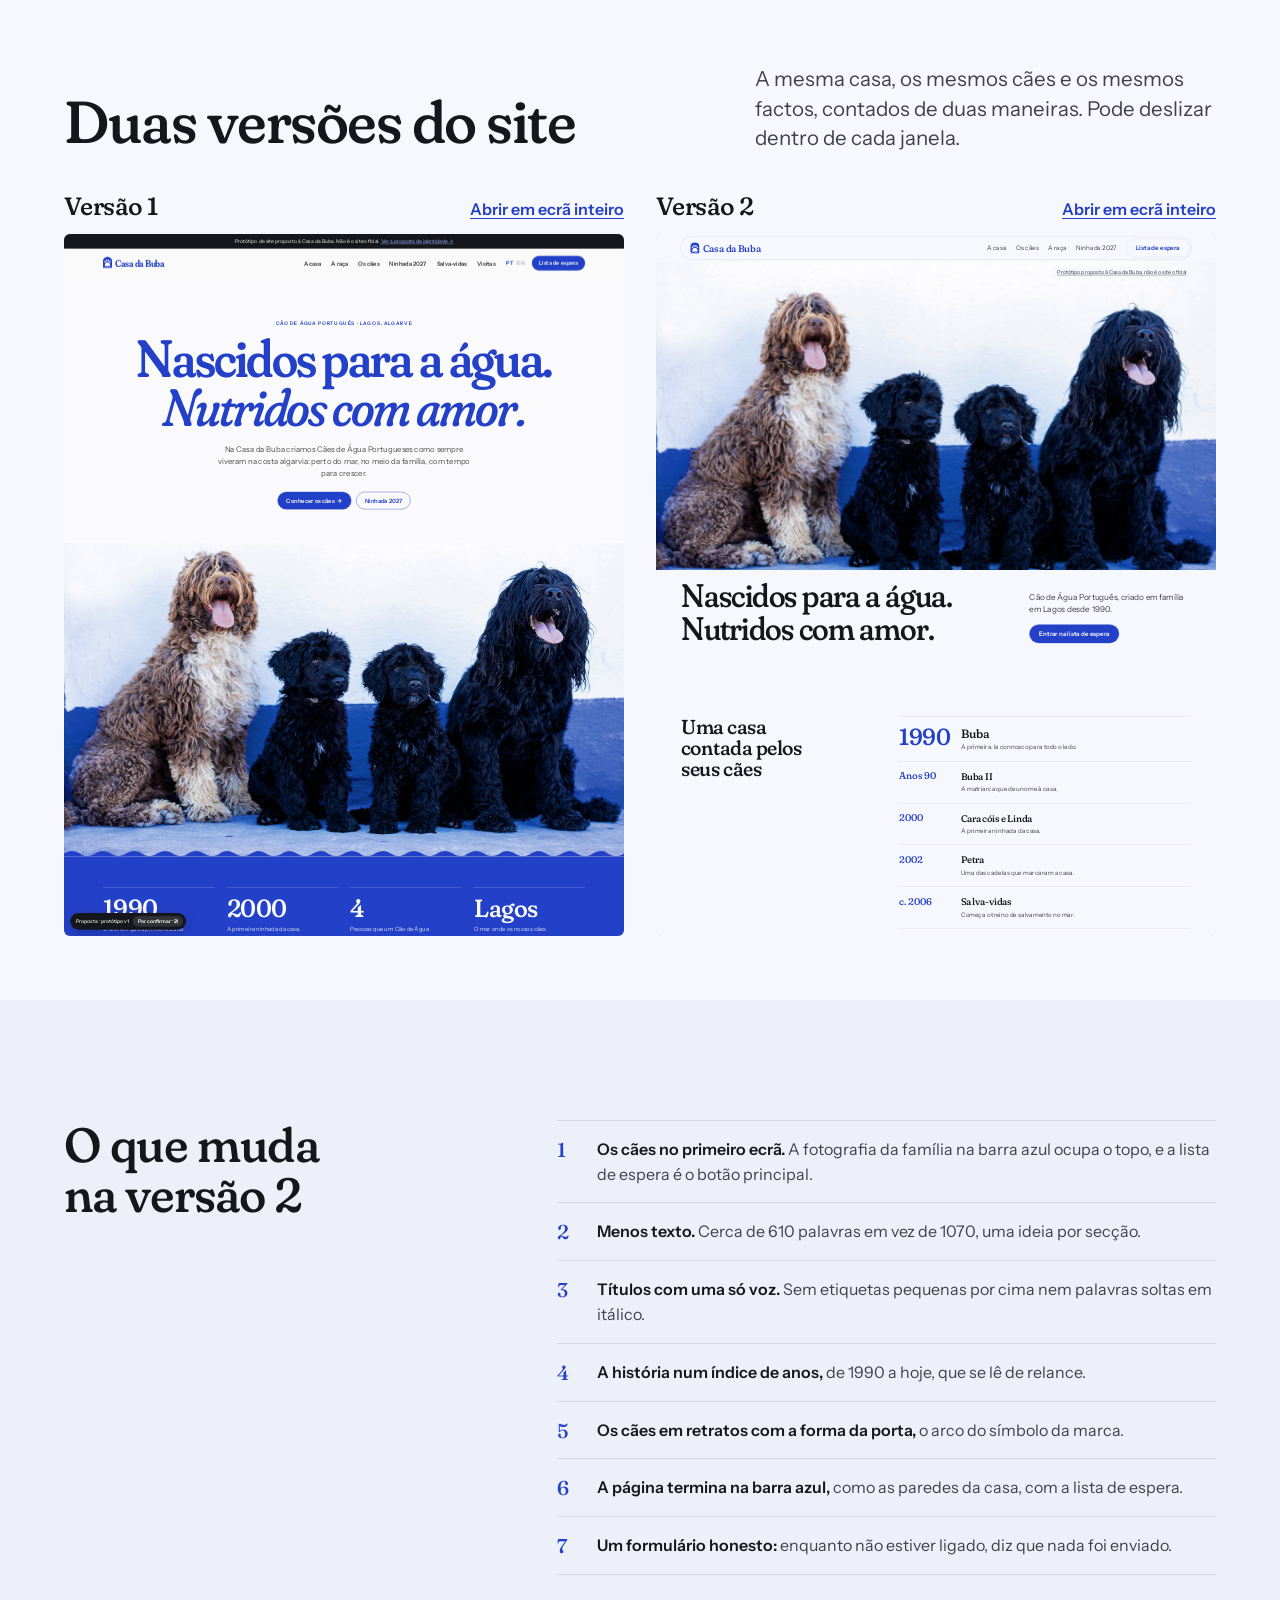
==== comparar.html @ d04005d7 "Segunda versão do site e página de comparação" ====
<!doctype html>
<html lang="pt-PT">
<head>
<meta charset="utf-8">
<meta name="robots" content="noindex, nofollow">
<meta name="viewport" content="width=device-width, initial-scale=1">
<title>Duas versões do site</title>
<meta name="description" content="Comparação entre a primeira e a segunda versão do site proposto à Casa da Buba.">
<link rel="icon" href="assets/logo/simbolo.svg" type="image/svg+xml">
<link rel="preconnect" href="https://fonts.googleapis.com">
<link rel="preconnect" href="https://fonts.gstatic.com" crossorigin>
<link href="https://fonts.googleapis.com/css2?family=Fraunces:opsz,wght,SOFT@9..144,500,100&family=Instrument+Sans:wght@400;600&display=swap" rel="stylesheet">
<link rel="stylesheet" href="v2/css/tokens.css">
<link rel="stylesheet" href="v2/css/base.css">
<style>
  h1, h2 { font-variation-settings: "SOFT" 100; }
  .cab { padding-block: var(--space-2xl) var(--space-xl); }
  .cab .container { display: grid; grid-template-columns: repeat(12, minmax(0, 1fr)); column-gap: var(--gap-columns); align-items: end; }
  .cab h1 { grid-column: 1 / span 6; font-size: var(--text-display-s); }
  .cab .lead { grid-column: 8 / span 5; color: var(--color-ink-2); }
  .vistas { padding-bottom: var(--space-2xl); }
  .vistas__grelha { display: grid; grid-template-columns: repeat(2, minmax(0, 1fr)); gap: var(--gap-columns); }
  .vista { display: grid; gap: var(--space-sm); min-width: 0; }
  .vista__cab { display: flex; justify-content: space-between; align-items: baseline; gap: var(--space-md); }
  .vista h2 { font-size: var(--text-xl); }
  .vista a { color: var(--color-accent); font-weight: 600; }
  .vista a:focus-visible { outline: 2px solid var(--color-focus); outline-offset: 4px; }
  .janela { position: relative; height: min(78svh, 52rem); overflow: hidden; border-radius: var(--radius-card); background: var(--color-paper-2); outline: 1px solid var(--color-rule); outline-offset: -1px; }
  .janela iframe { position: absolute; top: 0; left: 0; width: 1440px; border: 0; transform-origin: 0 0; }
  .muda { padding-block: var(--section-gap-s); background: var(--color-paper-2); }
  .muda .container { display: grid; grid-template-columns: repeat(12, minmax(0, 1fr)); column-gap: var(--gap-columns); }
  .muda h2 { grid-column: 1 / span 4; font-size: var(--text-section); }
  .muda ol { grid-column: 6 / span 7; margin: 0; padding: 0; list-style: none; counter-reset: m; }
  .muda li { counter-increment: m; position: relative; padding: var(--space-md) 0 var(--space-md) var(--space-xl); border-top: var(--rule-hair) solid var(--color-rule); color: var(--color-ink-2); }
  .muda li:last-child { border-bottom: var(--rule-hair) solid var(--color-rule); }
  .muda li::before { content: counter(m); position: absolute; left: 0; top: var(--space-md); color: var(--color-accent); font: 500 var(--text-lg)/1.3 var(--font-display); }
  .muda b { color: var(--color-ink); font-weight: 600; }
  .seg { display: none; }
  @media (max-width: 60rem) {
    .cab h1, .cab .lead, .muda h2, .muda ol { grid-column: 1 / -1; }
    .cab .lead, .muda ol { margin-top: var(--space-md); }
    .vistas__grelha { grid-template-columns: minmax(0, 1fr); }
    .js .seg { display: inline-flex; margin-bottom: var(--space-md); padding: var(--space-2xs); border-radius: var(--radius-pill); background: var(--color-paper-2); box-shadow: inset 0 0 0 1px var(--color-rule); }
    .seg button { min-height: 44px; padding: 0 var(--space-lg); border: 0; border-radius: var(--radius-pill); background: transparent; color: var(--color-ink-2); font-weight: 600; cursor: pointer; transition: background-color var(--dur-short) var(--ease-out); }
    .seg button[aria-selected="true"] { background: var(--color-paper); color: var(--color-ink); box-shadow: 0 0 0 1px var(--color-rule); }
    .seg button:focus-visible { outline: 2px solid var(--color-focus); outline-offset: 2px; }
    .js .vista[hidden] { display: none; }
  }
</style>
<script>document.documentElement.classList.add('js');</script>
</head>
<body>

<header class="cab">
  <div class="container">
    <h1>Duas versões do site</h1>
    <p class="lead">A mesma casa, os mesmos cães e os mesmos factos, contados de duas maneiras. Pode deslizar dentro de cada janela.</p>
  </div>
</header>

<main class="vistas">
  <div class="container">
    <div class="seg" role="tablist" aria-label="Escolher versão">
      <button type="button" role="tab" id="t-v1" aria-selected="true" aria-controls="vista-v1">Versão 1</button>
      <button type="button" role="tab" id="t-v2" aria-selected="false" aria-controls="vista-v2" tabindex="-1">Versão 2</button>
    </div>
    <div class="vistas__grelha">
      <section class="vista" id="vista-v1" role="tabpanel" aria-labelledby="t-v1">
        <div class="vista__cab"><h2>Versão 1</h2><a href="site.html" target="_blank" rel="noopener">Abrir em ecrã inteiro</a></div>
        <div class="janela"><iframe src="site.html" title="Versão 1 do site" loading="lazy"></iframe></div>
      </section>
      <section class="vista" id="vista-v2" role="tabpanel" aria-labelledby="t-v2">
        <div class="vista__cab"><h2>Versão 2</h2><a href="v2/index.html" target="_blank" rel="noopener">Abrir em ecrã inteiro</a></div>
        <div class="janela"><iframe src="v2/index.html" title="Versão 2 do site" loading="lazy"></iframe></div>
      </section>
    </div>
  </div>
</main>

<section class="muda" aria-labelledby="muda-titulo">
  <div class="container">
    <h2 id="muda-titulo">O que muda na versão 2</h2>
    <ol>
      <li><b>Os cães no primeiro ecrã.</b> A fotografia da família na barra azul ocupa o topo, e a lista de espera é o botão principal.</li>
      <li><b>Menos texto.</b> Cerca de 610 palavras em vez de 1070, uma ideia por secção.</li>
      <li><b>Títulos com uma só voz.</b> Sem etiquetas pequenas por cima nem palavras soltas em itálico.</li>
      <li><b>A história num índice de anos,</b> de 1990 a hoje, que se lê de relance.</li>
      <li><b>Os cães em retratos com a forma da porta,</b> o arco do símbolo da marca.</li>
      <li><b>A página termina na barra azul,</b> como as paredes da casa, com a lista de espera.</li>
      <li><b>Um formulário honesto:</b> enquanto não estiver ligado, diz que nada foi enviado.</li>
    </ol>
  </div>
</section>

<script>
  // Cada janela mostra a página a 1440 px, reduzida para caber na coluna
  const ajustar = () => document.querySelectorAll('.janela').forEach(j => {
    const f = j.querySelector('iframe');
    const escala = j.clientWidth / 1440;
    f.style.transform = `scale(${escala})`;
    f.style.height = `${j.clientHeight / escala}px`;
  });
  addEventListener('resize', ajustar);
  ajustar();

  // Em ecrãs pequenos, uma versão de cada vez
  const tabs = [...document.querySelectorAll('.seg [role="tab"]')];
  const escolher = t => { tabs.forEach(x => { const s = x === t; x.setAttribute('aria-selected', s); x.tabIndex = s ? 0 : -1; document.getElementById(x.getAttribute('aria-controls')).hidden = !s && matchMedia('(max-width: 60rem)').matches; }); ajustar(); };
  tabs.forEach(t => t.addEventListener('click', () => escolher(t)));
  matchMedia('(max-width: 60rem)').addEventListener('change', () => escolher(tabs.find(t => t.getAttribute('aria-selected') === 'true')));
  escolher(tabs[0]);
</script>
</body>
</html>
---- v2/css/tokens.css ----
:root {
  --space-3xs: 2px; --space-2xs: 4px; --space-xs: 8px; --space-sm: 12px; --space-md: 16px; --space-lg: 24px; --space-xl: 40px; --space-2xl: 64px; --space-3xl: 96px; --space-4xl: 144px;
  --text-xs: 0.8125rem; --text-sm: 0.875rem; --text-md: 1rem; --text-lg: 1.25rem; --text-xl: 1.5625rem; --text-2xl: 1.953rem; --text-3xl: 2.441rem;
  --text-display-s: clamp(2.25rem, 4vw + 0.5rem, 3.75rem); --text-display: clamp(2.75rem, 5vw + 1rem, 5.25rem);
  --text-section: clamp(2rem, 2.5vw + 1rem, 3.5rem); --text-title: clamp(1.25rem, 0.75vw + 0.875rem, 1.625rem); --text-lead: clamp(1.125rem, 0.35vw + 1rem, 1.375rem);
  --ease-out: cubic-bezier(0.16, 1, 0.3, 1); --ease-in: cubic-bezier(0.7, 0, 0.84, 0); --ease-in-out: cubic-bezier(0.65, 0, 0.35, 1);
  --dur-micro: 120ms; --dur-short: 220ms; --dur-long: 420ms;
  --color-error: oklch(52% 0.19 27); --color-success: oklch(50% 0.12 150);
  --container: 1440px; --gutter: 64px; --gap-columns: 32px; --section-gap-s: 120px; --section-gap: 144px; --section-gap-l: 176px;
  --z-base: 1; --z-raised: 10; --z-dropdown: 100; --z-sticky: 200; --z-sticky-nav: 300; --z-modal: 400; --z-toast: 500; --z-tooltip: 600;

  /* Casa da Buba: a cal da parede, a barra anil, o pelo preto (medidos nas fotografias da casa) */
  --color-paper: oklch(98% 0.006 270); --color-paper-2: oklch(95.5% 0.012 270); --color-paper-3: oklch(91.7% 0.028 270);
  --color-ink: oklch(20.6% 0.010 277); --color-ink-2: oklch(38% 0.014 275); --color-muted: oklch(50% 0.016 272);
  --color-rule: oklch(88% 0.012 270);
  --color-accent: oklch(45% 0.212 267); --color-accent-ink: oklch(98% 0.006 270); --color-focus: oklch(47% 0.21 267);
  --color-deep: oklch(26.4% 0.120 269); --color-deep-ink: oklch(96% 0.010 270); --color-deep-2: oklch(84% 0.060 272);
  --color-sand: oklch(89.9% 0.035 83); --color-coat: oklch(38.4% 0.052 44);
  --color-scrim: oklch(20.6% 0.010 277 / 0.06); --color-shadow: oklch(20% 0.01 270 / 0.08);
  --color-review: oklch(76% 0.14 70); --color-review-wash: oklch(76% 0.14 70 / 0.16);
  --font-display: "Fraunces", Georgia, "Times New Roman", serif; --font-body: "Instrument Sans", ui-sans-serif, system-ui, sans-serif; --font-outlier: var(--font-body);
  --display-weight: 500;
  --radius-card: 6px; --radius-arch: 999px 999px 6px 6px; --radius-pill: 999px; --rule-hair: 1px; --shadow-card: none;
  --tracking-display: -0.025em;
}
---- v2/css/base.css ----
*, *::before, *::after { box-sizing: border-box; }
html, body { overflow-x: clip; }
html { scrollbar-color: var(--color-muted) var(--color-paper); scroll-padding-top: var(--space-3xl); }
body { margin: 0; background: var(--color-paper); color: var(--color-ink); font-family: var(--font-body); font-size: var(--text-md); line-height: 1.55; -webkit-font-smoothing: antialiased; caret-color: var(--color-accent); }
::selection { background: color-mix(in oklab, var(--color-accent) 22%, transparent); color: var(--color-ink); }
:focus-visible { outline: 2px solid var(--color-focus); outline-offset: 2px; }
a { color: inherit; text-decoration-thickness: 1px; text-underline-offset: 0.16em; }
h1, h2, h3 { margin: 0; font-family: var(--font-display); font-weight: var(--display-weight, 700); font-synthesis: none; letter-spacing: var(--tracking-display); line-height: 1.05; overflow-wrap: break-word; min-width: 0; text-wrap: balance; }
h1 { max-width: 20ch; font-size: var(--text-display); } h2 { max-width: 30ch; font-size: var(--text-section); } h3 { max-width: 40ch; font-size: var(--text-title); line-height: 1.2; }
.lead { font-size: var(--text-lead); line-height: 1.45; max-width: 52ch; }
p { margin: 0; text-wrap: pretty; }
p:not([class]) { max-width: 65ch; }
img, video { max-width: 100%; height: auto; display: block; }
svg { display: block; }
[hidden] { display: none !important; }
button, input, select, textarea { font: inherit; }
.container { width: 100%; max-width: var(--container); margin-inline: auto; padding-inline: var(--gutter); box-sizing: border-box; }
.num, .figure, td.num { font-variant-numeric: tabular-nums; }
.visually-hidden { position: absolute; width: 1px; height: 1px; overflow: hidden; clip-path: inset(50%); white-space: nowrap; }
[data-slot] { position: relative; overflow: hidden; background: linear-gradient(160deg, var(--color-paper-2, var(--color-paper)), var(--color-paper-3, var(--color-paper))); }
[data-slot] > img { position: absolute; inset: 0; width: 100%; height: 100%; object-fit: cover; z-index: 1; }
[data-slot]:has(> img) > :not(img):not([data-keep]) { display: none !important; }
@media (max-width: 60rem) { :root { --gutter: 24px; --section-gap-s: 80px; --section-gap: 96px; --section-gap-l: 120px; } }
@media (max-width: 40rem) { :root { --gutter: 16px; --section-gap-s: 56px; --section-gap: 72px; --section-gap-l: 96px; --gap-columns: 16px; } }
@media (prefers-reduced-motion: reduce) { *:not(.keep-motion), *:not(.keep-motion)::before, *:not(.keep-motion)::after { animation-duration: 0.01ms !important; animation-iteration-count: 1 !important; transition-duration: 0.01ms !important; scroll-behavior: auto !important; } }
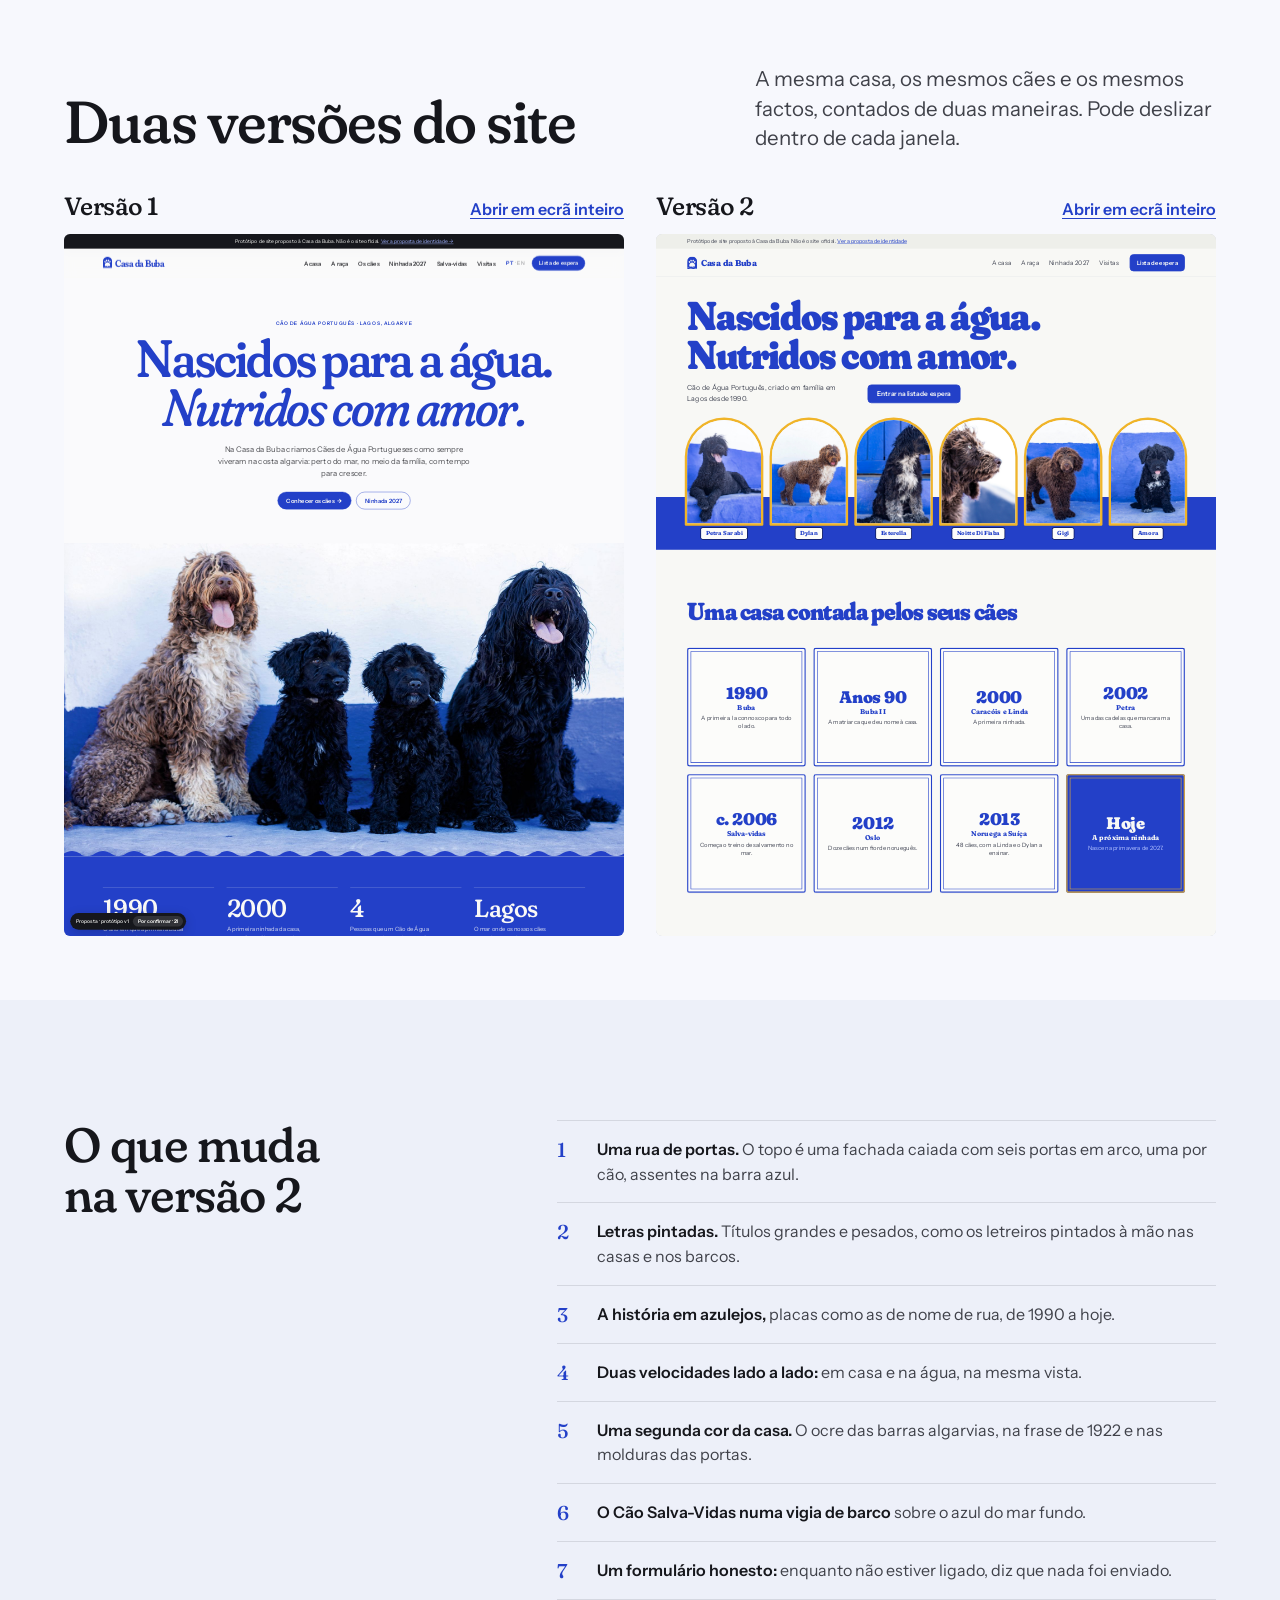
==== commit b60937a9: "Nova versão 2 do site: a rua da Buba" ====
--- a/comparar.html
+++ b/comparar.html
@@ -81,12 +81,12 @@
   <div class="container">
     <h2 id="muda-titulo">O que muda na versão 2</h2>
     <ol>
-      <li><b>Os cães no primeiro ecrã.</b> A fotografia da família na barra azul ocupa o topo, e a lista de espera é o botão principal.</li>
-      <li><b>Menos texto.</b> Cerca de 610 palavras em vez de 1070, uma ideia por secção.</li>
-      <li><b>Títulos com uma só voz.</b> Sem etiquetas pequenas por cima nem palavras soltas em itálico.</li>
-      <li><b>A história num índice de anos,</b> de 1990 a hoje, que se lê de relance.</li>
-      <li><b>Os cães em retratos com a forma da porta,</b> o arco do símbolo da marca.</li>
-      <li><b>A página termina na barra azul,</b> como as paredes da casa, com a lista de espera.</li>
+      <li><b>Uma rua de portas.</b> O topo é uma fachada caiada com seis portas em arco, uma por cão, assentes na barra azul.</li>
+      <li><b>Letras pintadas.</b> Títulos grandes e pesados, como os letreiros pintados à mão nas casas e nos barcos.</li>
+      <li><b>A história em azulejos,</b> placas como as de nome de rua, de 1990 a hoje.</li>
+      <li><b>Duas velocidades lado a lado:</b> em casa e na água, na mesma vista.</li>
+      <li><b>Uma segunda cor da casa.</b> O ocre das barras algarvias, na frase de 1922 e nas molduras das portas.</li>
+      <li><b>O Cão Salva-Vidas numa vigia de barco</b> sobre o azul do mar fundo.</li>
       <li><b>Um formulário honesto:</b> enquanto não estiver ligado, diz que nada foi enviado.</li>
     </ol>
   </div>
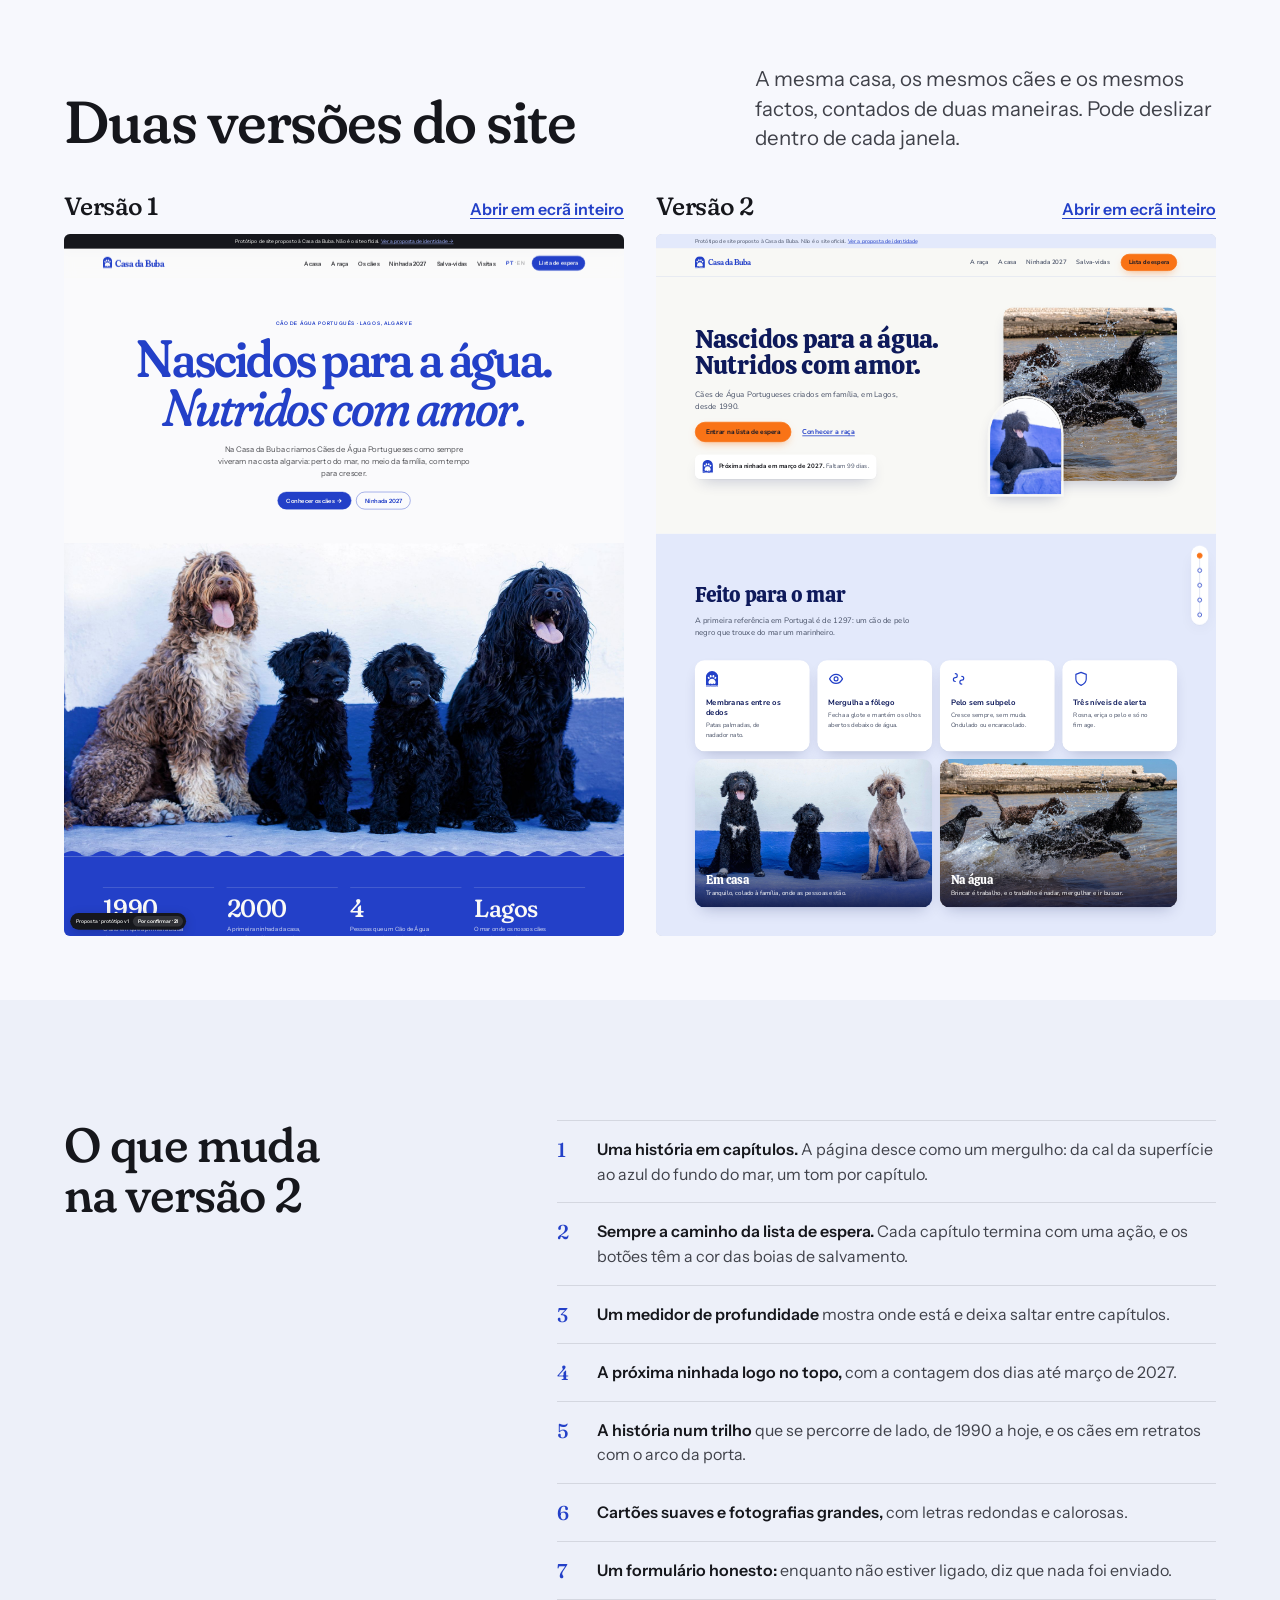
==== commit dabc15b9: "Versão 2 do site: o mergulho" ====
--- a/comparar.html
+++ b/comparar.html
@@ -81,12 +81,12 @@
   <div class="container">
     <h2 id="muda-titulo">O que muda na versão 2</h2>
     <ol>
-      <li><b>Uma rua de portas.</b> O topo é uma fachada caiada com seis portas em arco, uma por cão, assentes na barra azul.</li>
-      <li><b>Letras pintadas.</b> Títulos grandes e pesados, como os letreiros pintados à mão nas casas e nos barcos.</li>
-      <li><b>A história em azulejos,</b> placas como as de nome de rua, de 1990 a hoje.</li>
-      <li><b>Duas velocidades lado a lado:</b> em casa e na água, na mesma vista.</li>
-      <li><b>Uma segunda cor da casa.</b> O ocre das barras algarvias, na frase de 1922 e nas molduras das portas.</li>
-      <li><b>O Cão Salva-Vidas numa vigia de barco</b> sobre o azul do mar fundo.</li>
+      <li><b>Uma história em capítulos.</b> A página desce como um mergulho: da cal da superfície ao azul do fundo do mar, um tom por capítulo.</li>
+      <li><b>Sempre a caminho da lista de espera.</b> Cada capítulo termina com uma ação, e os botões têm a cor das boias de salvamento.</li>
+      <li><b>Um medidor de profundidade</b> mostra onde está e deixa saltar entre capítulos.</li>
+      <li><b>A próxima ninhada logo no topo,</b> com a contagem dos dias até março de 2027.</li>
+      <li><b>A história num trilho</b> que se percorre de lado, de 1990 a hoje, e os cães em retratos com o arco da porta.</li>
+      <li><b>Cartões suaves e fotografias grandes,</b> com letras redondas e calorosas.</li>
       <li><b>Um formulário honesto:</b> enquanto não estiver ligado, diz que nada foi enviado.</li>
     </ol>
   </div>
